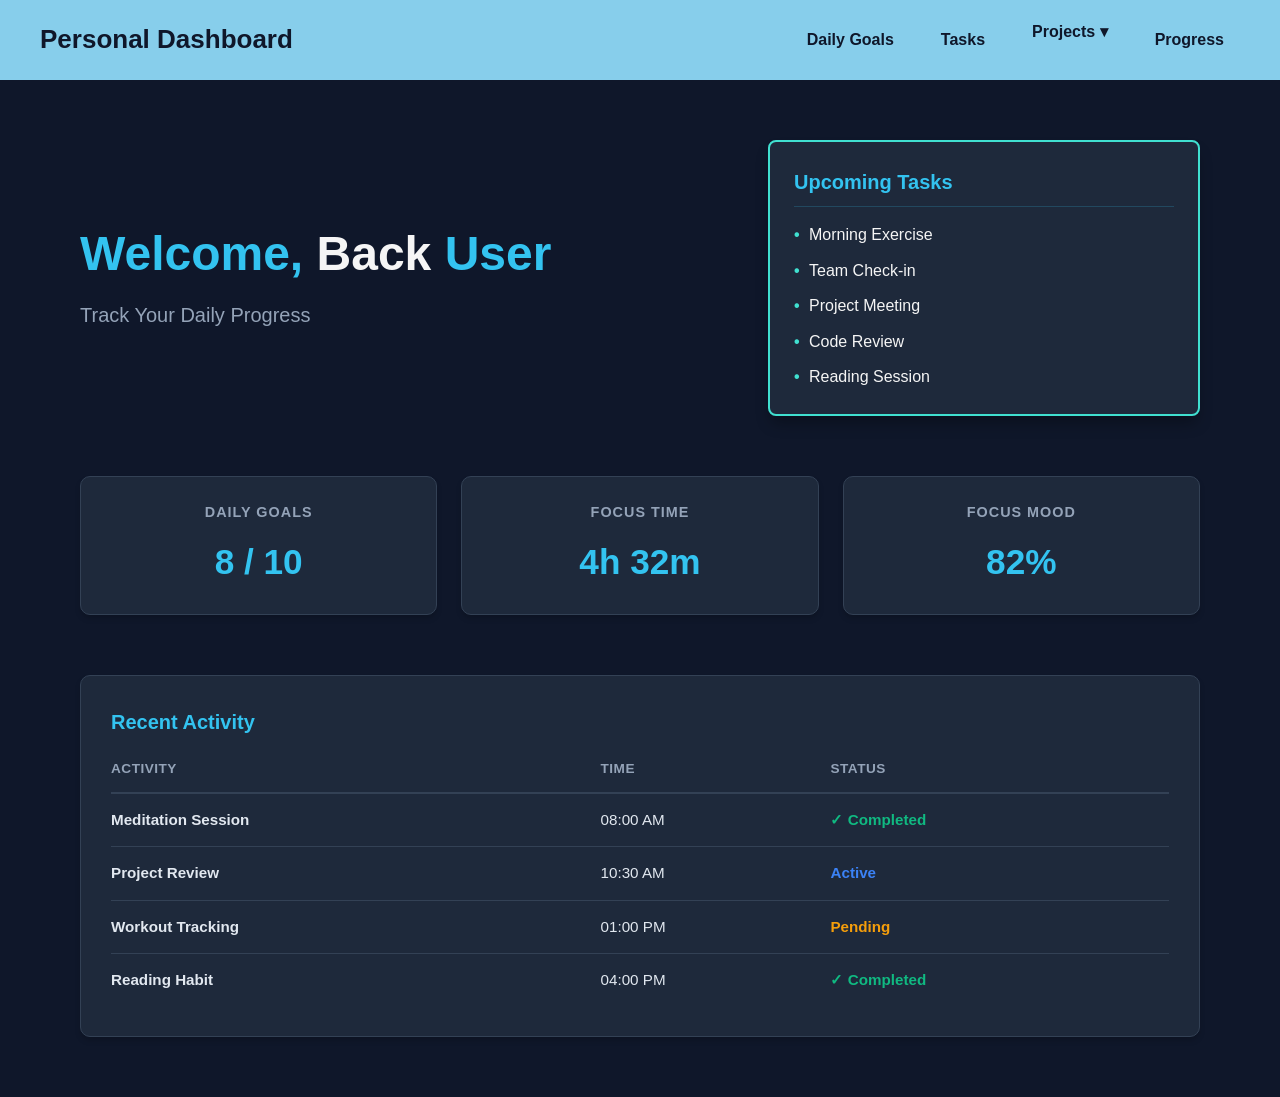
==== index.html @ 680faf8d "first-commit" ====
<!DOCTYPE html>
<html lang="en">
<head>
  <meta charset="UTF-8">
  <meta name="viewport" content="width=device-width, initial-scale=1.0">
  <title>Personal Placement Tracker</title>
  <link rel ="stylesheet" href="style.css">
</head>
<body>
  <header class="main">
      <div class="logo">
          <a id="btn-name">Personal Dashboard </a>
      </div>
      <nav class="nav-container">
        <a href="#DailyGoals" class="btn">Daily Goals</a>
        <a href="#Tasks" class="btn">Tasks</a>
        <div class="dropdown">
            <a href="#projects" class="btn dropdown-btn">Projects ▾</a>
            <div class="dropdown-content">
                <a href="https://ritesh-620.github.io/personalportfolio/" target="_blank">My Portfolio Website</a>
                <a href="#home">Personal Dashboard</a>
            </div>
        </div>
        <a href="#Progress" class="btn">Progress</a>
    </nav>
  </header>
  
  <section id="home" class="main-container">
    <div class="LEFT">
        <h1 class="intro">
            <span class="intro1">Welcome,</span>
            <span class="intro2">Back</span>
            <span class="intro3">User</span>
        </h1>
        <h2 class="text1">
            <span>Track Your Daily Progress</span>
        </h2>
    </div>

    <div class="RIGHT">
      <div class="Upcoming-Tasks">
        <h3>Upcoming Tasks</h3>
        <div class="task-list">
          <li>Morning Exercise</li>
          <li>Team Check-in</li>
          <li>Project Meeting</li>
          <li>Code Review</li>
          <li>Reading Session</li>
        </div>  
      </div>
    </div>
  </section>

  <section class="metrics-container">
    <div class="metric-card">
        <div class="metric-title">Daily Goals</div>
        <div class="metric-value">8 / 10</div>
    </div>

    <div class="metric-card">
        <div class="metric-title">Focus Time</div>
        <div class="metric-value">4h 32m</div>
    </div>

    <div class="metric-card">
        <div class="metric-title">Focus Mood</div>
        <div class="metric-value">82%</div>
    </div>
      
  </section>
  <div class="card activity-card">
    <h3>Recent Activity</h3>
    <table class="activity-table">
        <thead>
            <tr>
                <th>Activity</th>
                <th>Time</th>
                <th>Status</th>
            </tr>
        </thead>
        <tbody id="activityTableBody">
             <tr>
                <td>Meditation Session</td>
                <td>08:00 AM</td>
                <td>✓ Completed</td>
            </tr>
            <tr>
                <td>Project Review</td>
                <td>10:30 AM</td>
                <td>Active</td>
            </tr>
            <tr>
                <td>Workout Tracking</td>
                <td>01:00 PM</td>
                <td>Pending</td>
            </tr>
            <tr>
                <td>Reading Habit</td>
                <td>04:00 PM</td>
                <td>✓ Completed</td>
            </tr>
        </tbody>
    </table>
    </div>
  
  <script src="app.js"></script>
</body>
</html>
---- style.css ----
* {
    margin: 0;
    padding: 0;
    box-sizing: border-box;
}

body {
    background-color: #0F172A;
    color: whitesmoke;
    font-family: 'Inter', sans-serif;
    line-height: 1.6;
    padding-bottom: 60px;
}


.main {
    background-color: skyblue;
    height: 80px;
    display: flex;
    justify-content: space-between;
    align-items: center;
    padding: 0 40px;
}

.logo {
    color: #0F172A;
    font-size: 26px;
    font-weight: bold;
}

.logo a {
    text-decoration: none;
    color: #0F172A;
}

.nav-container {
    display: flex;
    gap: 15px;
}

.btn {
    padding: 8px 16px;
    font-size: 16px;
    font-weight: bold;
    text-decoration: none;
    color: #0F172A; 
    border-radius: 4px;
    transition: background-color 0.3s, color 0.3s;
}

.btn:hover {
    background-color: rgba(15, 23, 42, 0.15);
    color: #000000;
}


.main-container {
    display: grid;
    grid-template-columns: 1.2fr 0.8fr; 
    width: 100%;
    max-width: 1200px;
    margin: 0 auto;
    padding: 60px 40px 40px 40px;
    align-items: center;
    gap: 40px;
}

.intro {
    font-size: 48px;
    line-height: 1.2;
    margin-bottom: 16px;
}

.intro1, .intro3 {
    color: #33C3F0;
}

.text1 {
    font-size: 20px;
    color: #94A3B8;
    font-weight: 400;
}

.RIGHT {
    width: 100%;
}

.Upcoming-Tasks {
    background-color: #1E293B; 
    color: whitesmoke;
    border: 2px solid turquoise;
    border-radius: 8px;
    padding: 24px;
    width: 100%;
    box-shadow: 0 10px 15px -3px rgba(0, 0, 0, 0.3);
}

.Upcoming-Tasks h3 {
    font-size: 20px;
    margin-bottom: 15px;
    color: #33C3F0;
    border-bottom: 1px solid rgba(51, 195, 240, 0.2);
    padding-bottom: 8px;
}

.task-list {
    list-style: none;
    display: flex;
    flex-direction: column;
    gap: 10px;
}

.task-list li {
    font-size: 16px;
    padding-left: 15px;
    position: relative;
}

.task-list li::before {
    content: "•";
    color: turquoise;
    position: absolute;
    left: 0;
    font-weight: bold;
}


.metrics-container {
    display: grid;
    grid-template-columns: repeat(auto-fit, minmax(280px, 1fr));
    gap: 24px;
    max-width: 1200px;
    margin: 0 auto;
    padding: 20px 40px;
}

.metric-card {
    background-color: #1E293B; /* Standard subtle card panel background styling */
    color: whitesmoke;
    border: 1px solid #334155;
    border-radius: 10px;
    padding: 24px;
    text-align: center;
    box-shadow: 0 4px 6px -1px rgba(0, 0, 0, 0.2);
    transition: transform 0.2s ease;
}

.metric-card:hover {
    transform: translateY(-2px);
}

.metric-title {
    font-size: 0.9rem;
    color: #94A3B8;
    text-transform: uppercase;
    letter-spacing: 1px;
    font-weight: 600;
}

.metric-value {
    font-size: 2.2rem;
    font-weight: 700;
    margin-top: 10px;
    color: #33C3F0;
}


.activity-card {
    max-width: 1120px;
    margin: 40px auto 0 auto;
    background-color: #1E293B;
    border: 1px solid #334155;
    border-radius: 10px;
    padding: 30px;
    box-shadow: 0 4px 6px -1px rgba(0, 0, 0, 0.2);
}

.activity-card h3 {
    font-size: 20px;
    margin-bottom: 20px;
    color: #33C3F0;
}

.activity-table {
    width: 100%;
    border-collapse: collapse;
    text-align: left;
}

.activity-table th {
    font-size: 0.85rem;
    color: #94A3B8;
    text-transform: uppercase;
    letter-spacing: 0.5px;
    padding-bottom: 12px;
    border-bottom: 2px solid #334155;
}

.activity-table td {
    padding: 14px 0;
    font-size: 0.95rem;
    border-bottom: 1px solid #334155;
    color: #E2E8F0;
}

.activity-table tr:last-child td {
    border-bottom: none;
}


.dropdown {
    position: relative;
    display: inline-block;
}


.dropdown-content {
    display: none;
    position: absolute;
    background-color: #1E293B; 
    min-width: 200px;
    box-shadow: 0px 8px 16px 0px rgba(0,0,0,0.4);
    border: 1px solid #334155;
    border-radius: 6px;
    z-index: 100;
    margin-top: 5px;
    overflow: hidden;
}

.dropdown-content a {
    color: #E2E8F0;
    padding: 12px 16px;
    text-dash-style: none;
    text-decoration: none;
    display: block;
    font-size: 14px;
    font-weight: 500;
    transition: background-color 0.2s, color 0.2s;
}

.dropdown-content a:hover {
    background-color: #334155;
    color: #33C3F0; 
}
.dropdown:hover .dropdown-content {
    display: block;
}

.dropdown:hover .dropdown-btn {
    background-color: rgba(15, 23, 42, 0.1);
}
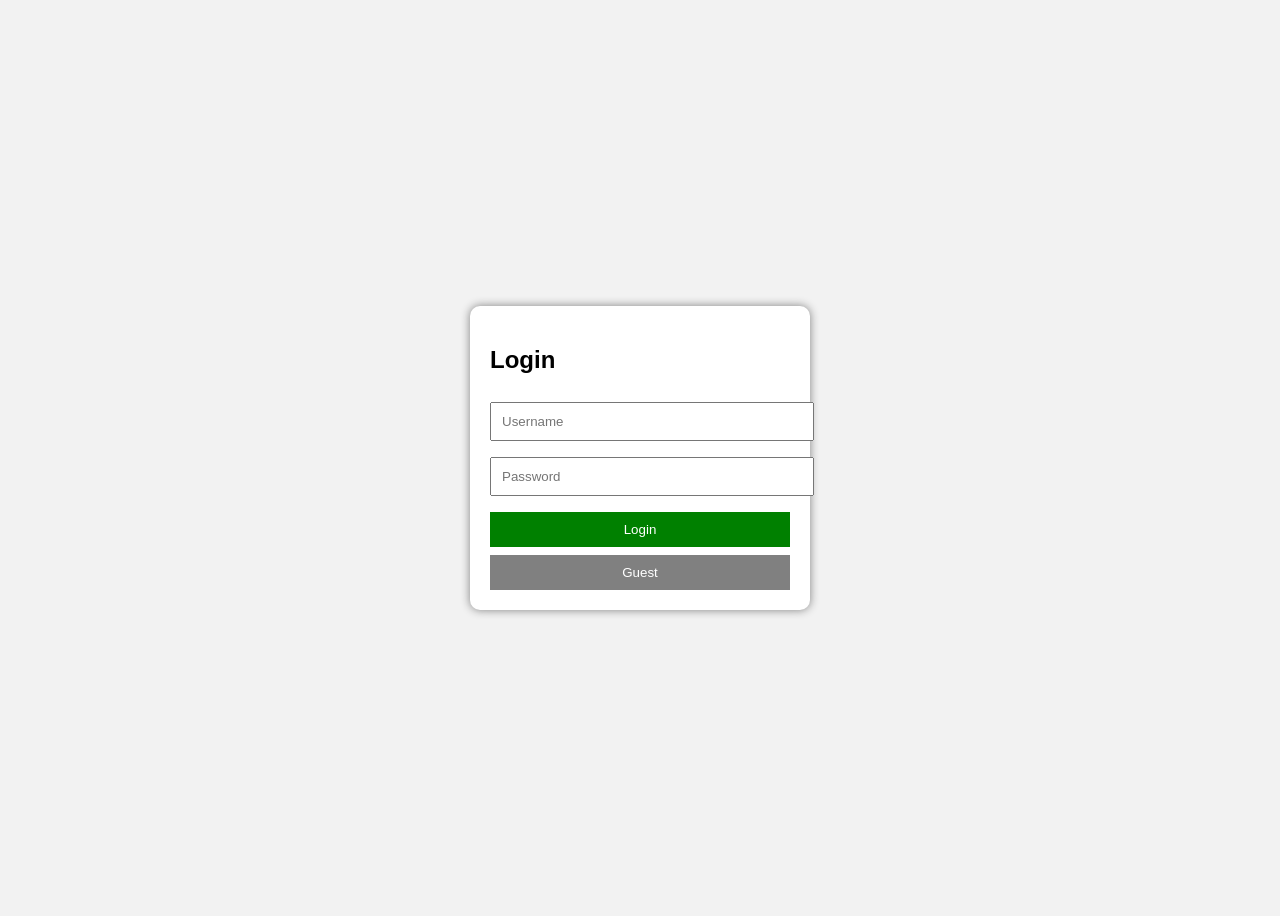
==== commit aa326e0d: "make some new changes" ====
--- a/index.html
+++ b/index.html
@@ -1,108 +1,22 @@
 <!DOCTYPE html>
-<html lang="en">
+<html>
 <head>
-  <meta charset="UTF-8">
-  <meta name="viewport" content="width=device-width, initial-scale=1.0">
-  <title>Personal Placement Tracker</title>
-  <link rel ="stylesheet" href="style.css">
+  <title>Login Page</title>
+  <link rel="stylesheet" href="login.css">
 </head>
 <body>
-  <header class="main">
-      <div class="logo">
-          <a id="btn-name">Personal Dashboard </a>
-      </div>
-      <nav class="nav-container">
-        <a href="#DailyGoals" class="btn">Daily Goals</a>
-        <a href="#Tasks" class="btn">Tasks</a>
-        <div class="dropdown">
-            <a href="#projects" class="btn dropdown-btn">Projects ▾</a>
-            <div class="dropdown-content">
-                <a href="https://ritesh-620.github.io/personalportfolio/" target="_blank">My Portfolio Website</a>
-                <a href="#home">Personal Dashboard</a>
-            </div>
-        </div>
-        <a href="#Progress" class="btn">Progress</a>
-    </nav>
-  </header>
-  
-  <section id="home" class="main-container">
-    <div class="LEFT">
-        <h1 class="intro">
-            <span class="intro1">Welcome,</span>
-            <span class="intro2">Back</span>
-            <span class="intro3">User</span>
-        </h1>
-        <h2 class="text1">
-            <span>Track Your Daily Progress</span>
-        </h2>
-    </div>
 
-    <div class="RIGHT">
-      <div class="Upcoming-Tasks">
-        <h3>Upcoming Tasks</h3>
-        <div class="task-list">
-          <li>Morning Exercise</li>
-          <li>Team Check-in</li>
-          <li>Project Meeting</li>
-          <li>Code Review</li>
-          <li>Reading Session</li>
-        </div>  
-      </div>
-    </div>
-  </section>
+<div class="box">
+  <h2>Login</h2> 
 
-  <section class="metrics-container">
-    <div class="metric-card">
-        <div class="metric-title">Daily Goals</div>
-        <div class="metric-value">8 / 10</div>
-    </div>
+  <input type="text" id="user" placeholder="Username">
+  <input type="password" id="pass" placeholder="Password">
 
-    <div class="metric-card">
-        <div class="metric-title">Focus Time</div>
-        <div class="metric-value">4h 32m</div>
-    </div>
+  <button class="login-btn" onclick="login()">Login</button>
 
-    <div class="metric-card">
-        <div class="metric-title">Focus Mood</div>
-        <div class="metric-value">82%</div>
-    </div>
-      
-  </section>
-  <div class="card activity-card">
-    <h3>Recent Activity</h3>
-    <table class="activity-table">
-        <thead>
-            <tr>
-                <th>Activity</th>
-                <th>Time</th>
-                <th>Status</th>
-            </tr>
-        </thead>
-        <tbody id="activityTableBody">
-             <tr>
-                <td>Meditation Session</td>
-                <td>08:00 AM</td>
-                <td>✓ Completed</td>
-            </tr>
-            <tr>
-                <td>Project Review</td>
-                <td>10:30 AM</td>
-                <td>Active</td>
-            </tr>
-            <tr>
-                <td>Workout Tracking</td>
-                <td>01:00 PM</td>
-                <td>Pending</td>
-            </tr>
-            <tr>
-                <td>Reading Habit</td>
-                <td>04:00 PM</td>
-                <td>✓ Completed</td>
-            </tr>
-        </tbody>
-    </table>
-    </div>
-  
-  <script src="app.js"></script>
+  <button class="open-btn" onclick="Guest()">Guest</button>
+</div>
+
+<script src="./script.js"></script>
 </body>
 </html>
--- a/login.css
+++ b/login.css
@@ -0,0 +1,41 @@
+body {
+    font-family: Arial;
+    display: flex;
+    justify-content: center;
+    align-items: center;
+    height: 100vh;
+    background: #f2f2f2;
+}
+
+.box {
+    background: white;
+    padding: 20px;
+    width: 300px;
+    border-radius: 10px;
+    box-shadow: 0 0 10px gray;
+}
+
+input {
+    width: 100%;
+    padding: 10px;
+    margin: 8px 0;
+}
+
+button {
+    width: 100%;
+    padding: 10px;
+    margin-top: 8px;
+    cursor: pointer;
+}
+
+.login-btn {
+    background: green;
+    color: white;
+    border: none;
+}
+
+.open-btn {
+    background: gray;
+    color: white;
+    border: none;
+}
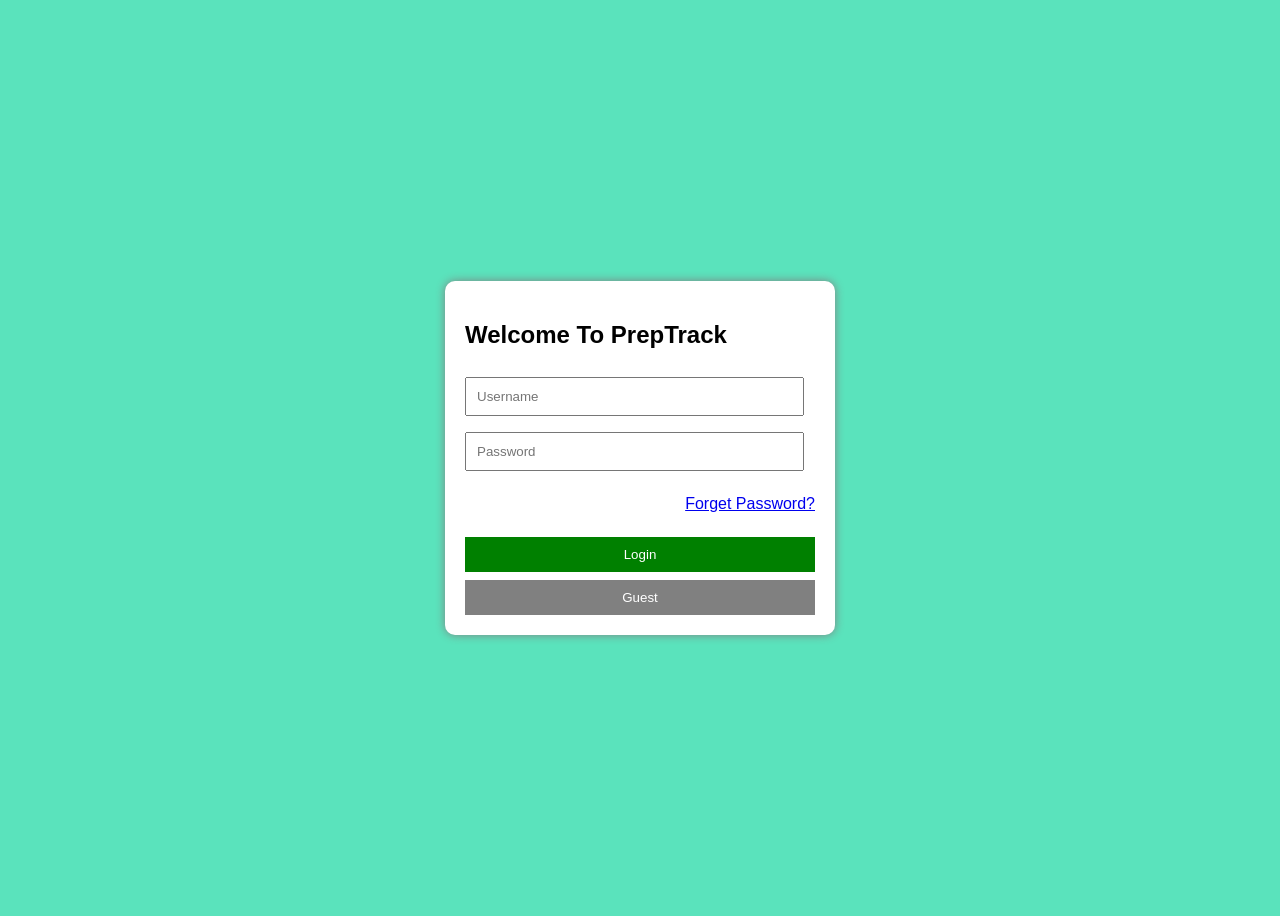
==== commit 19d0eac5: "add the forgot password part in the login sectin and set logout downward bottom to the page" ====
--- a/index.html
+++ b/index.html
@@ -7,11 +7,11 @@
 <body>
 
 <div class="box">
-  <h2>Login</h2> 
+  <h2>Welcome To PrepTrack</h2> 
 
   <input type="text" id="user" placeholder="Username">
   <input type="password" id="pass" placeholder="Password">
-
+  <p class="p"><a href="#" onclick="forgetPassword()">Forget Password?</a></p>
   <button class="login-btn" onclick="login()">Login</button>
 
   <button class="open-btn" onclick="Guest()">Guest</button>
--- a/login.css
+++ b/login.css
@@ -4,23 +4,29 @@
     justify-content: center;
     align-items: center;
     height: 100vh;
-    background: #f2f2f2;
+    background: #5ae3bc;
 }
 
 .box {
     background: white;
     padding: 20px;
-    width: 300px;
+    width: 350px;
     border-radius: 10px;
     box-shadow: 0 0 10px gray;
 }
 
 input {
-    width: 100%;
+    width: 90%;
     padding: 10px;
     margin: 8px 0;
 }
 
+.p{
+    display: flex;
+    align-items: end;
+    justify-content: flex-end;
+    text-align: right;
+}
 button {
     width: 100%;
     padding: 10px;
